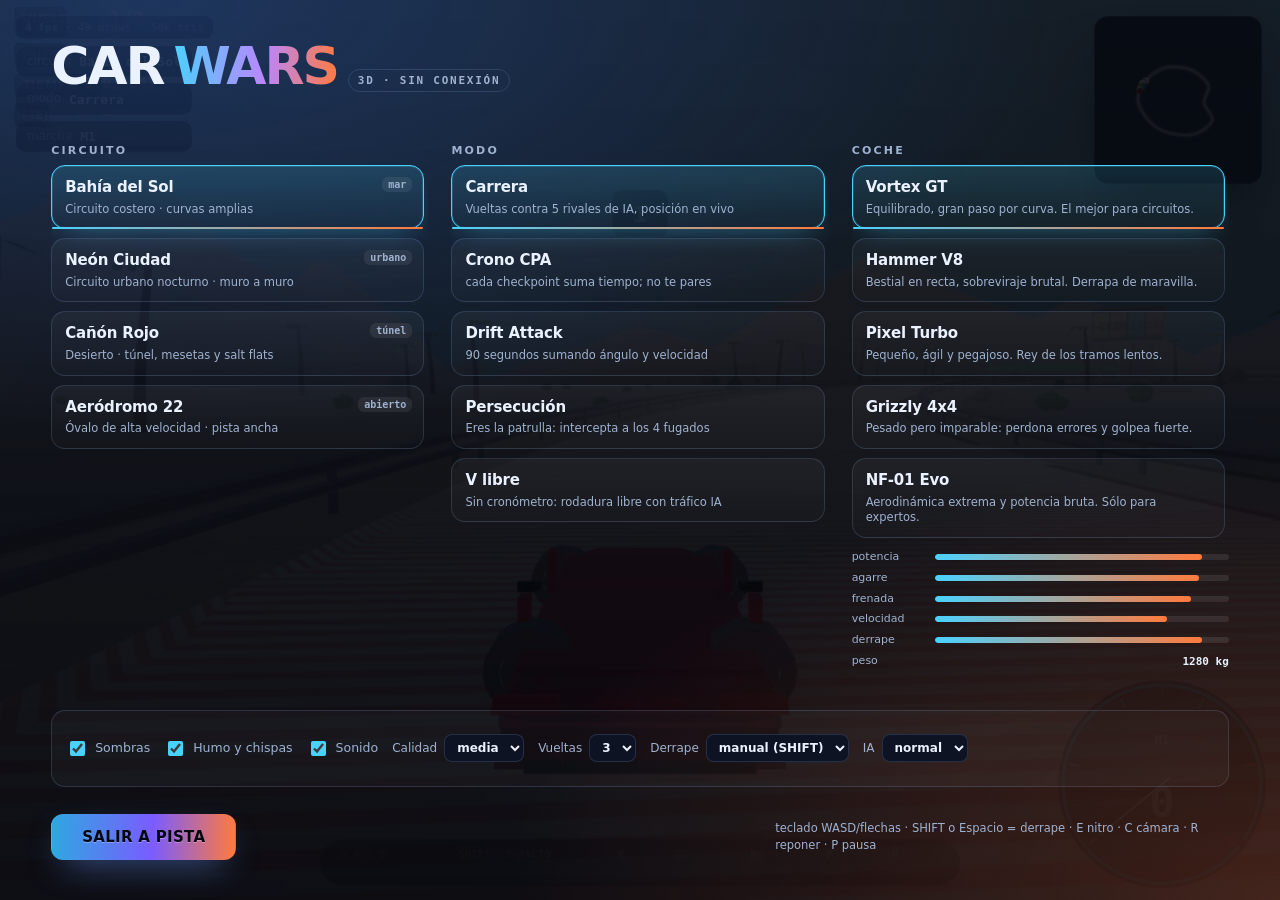
==== index.html @ 6a69a934 "Add GitHub Pages entry point" ====
<!DOCTYPE html>
<html lang="es">
<head>
<meta charset="utf-8">
<meta name="viewport" content="width=device-width,initial-scale=1,maximum-scale=1,user-scalable=no,viewport-fit=cover">
<meta name="theme-color" content="#070a12">
<title>CAR WARS 3D — circuito local, sin conexión</title>
<meta name="description" content="Juego de coches 3D completo en WebGL: 4 circuitos, 5 modos, IA, derrapes, partículas y sonido procedural. Funciona desde archivos locales.">
<style>
/* crítico: el lienzo 3D a pantalla completa funciona aunque la hoja externa no cargue */
html,body{margin:0;height:100%;overflow:hidden;background:#070a12;color:#eaf2ff;
  font:15px/1.45 system-ui,-apple-system,"Segoe UI",Roboto,sans-serif}
#app{position:fixed;inset:0}
canvas#gl,canvas#hud{position:absolute;inset:0;width:100%;height:100%;display:block;touch-action:none}
canvas#hud{pointer-events:none}
#boot{position:fixed;inset:0;display:grid;place-content:center;gap:14px;z-index:40;text-align:center;
  background:linear-gradient(180deg,#0a0f1c,#05070d)}
#boot .bar{width:min(420px,72vw);height:6px;border-radius:99px;background:rgba(255,255,255,.12);overflow:hidden;margin:0 auto}
#boot .bar b{display:block;height:100%;width:6%;background:linear-gradient(90deg,#4ad2ff,#ff7a3d)}
#boot p{margin:0;color:#9fb2d0;font-size:13px}
#boot .errdet{font:12px/1.5 ui-monospace,monospace;color:#ffb4b4;max-width:min(720px,88vw);margin:0 auto;text-align:left;
  background:rgba(255,60,60,.08);border:1px solid rgba(255,90,90,.3);padding:10px 12px;border-radius:10px;white-space:pre-wrap}
body:not(.playing) #ui{position:fixed;inset:0;z-index:30}
</style>
<link rel="stylesheet" href="css/style.css">
<link rel="icon" href="data:image/svg+xml,<svg xmlns='http://www.w3.org/2000/svg' viewBox='0 0 64 64'><rect width='64' height='64' rx='14' fill='%230b1020'/><path d='M12 38l6-14h28l6 14v8H44a4 4 0 11-8 0H28a4 4 0 11-8 0h-8z' fill='%234ad2ff'/></svg>">
</head>
<body>
<div id="app">
  <canvas id="gl" tabindex="0" aria-label="Vista 3D del juego"></canvas>
  <canvas id="hud" aria-hidden="true"></canvas>
  <canvas id="mini" class="mini" aria-hidden="true"></canvas>
  <div class="fps" id="fps">—</div>
  <div class="topleft" id="topleft"></div>
  <div class="gearhint" id="gearhint">
    <span><kbd>W A S D</kbd> conducir</span><span><kbd>SHIFT</kbd>/<kbd>ESPACIO</kbd> derrape</span>
    <span><kbd>E</kbd> nitro</span><span><kbd>C</kbd> cámara</span><span><kbd>R</kbd> reponer</span>
    <span><kbd>P</kbd> pausa</span><span><kbd>M</kbd> sonido</span>
  </div>
  <div id="ui"></div>
  <div id="boot">
    <h1 class="lg">CAR <i>WARS</i> 3D</h1>
    <div class="bar"><b id="bootbar"></b></div>
    <p id="bootmsg">preparando motor WebGL…</p>
  </div>
</div>

<script>
/* Comprobación de entorno ANTES de cargar nada: si falta WebGL2 se avisa bien. */
window.__cwBoot = function (ok, msg, detail) {
  var b = document.getElementById('boot'), m = document.getElementById('bootmsg');
  if (!ok) { b.classList.add('err'); m.textContent = msg; if (detail) { var d = document.createElement('div'); d.className = 'errdet'; d.textContent = detail; b.appendChild(d); } }
  return b;
};
(function () {
  var c = document.createElement('canvas');
  var gl = null;
  try { gl = c.getContext('webgl2', { failIfMajorPerformanceCaveat: false }); } catch (e) { gl = null; }
  if (!gl) {
    window.__cwBoot(false, 'Este navegador no expone WebGL2. Actualiza Chrome o activa la aceleración hardware (chrome://flags → Aceleración de hardware).',
      'contexto webgl2 = ' + gl);
    document.getElementById('ui').style.display = 'none';
    window.__cwNoGL = true;
  }
})();
</script>

<script src="js/core.js"></script>
<script src="js/math3d.js"></script>
<script src="js/textures.js"></script>
<script src="js/primitives.js"></script>
<script src="js/renderer.js"></script>
<script src="js/meshes.js"></script>
<script src="js/mapdata.js"></script>
<script src="js/world.js"></script>
<script src="js/entities.js"></script>
<script src="js/ui.js"></script>
<script src="js/audio.js"></script>
<script src="js/game.js"></script>

<script>
(function () {
  'use strict';
  if (window.__cwNoGL) return;
  if (typeof window.CW === 'undefined') {
    /* Los .js no se cargaron: casi siempre es que el HTML se movió solo, sin sus carpetas. */
    var faltan = [], pr = 'js/';
    ['core', 'math3d', 'renderer', 'game'].forEach(function (n) { faltan.push(pr + n + '.js'); });
    window.__cwBoot(false,
      'Falta el código del juego junto al HTML',
      'No se pudieron cargar los ' + faltan.length + ' scripts (window.CW = ' + typeof window.CW + ').\n' +
      '\nSi descargaste sólo "car_wars.html", tienes dos opciones:\n' +
      '  A) Usa el archivo único  car_wars_standalone.html  (no necesita carpetas).\n' +
      '  B) Quédate con la carpeta completa:  car_wars/  con  css/  y  js/  dentro, y abre\n' +
      '     car_wars/car_wars.html  (el HTML debe estar DENTRO de la carpeta, al lado de js/).\n' +
      '\nComprobado: ' + (window.__cwProbed || 'sin sondeo'));
    return;
  }
  var G = window.CW, D = document;
  var cv = D.getElementById('gl'), hudC = D.getElementById('hud'), mini = D.getElementById('mini');
  var boot = D.getElementById('boot'), bar = D.getElementById('bootbar'), msg = D.getElementById('bootmsg');
  var fpsEl = D.getElementById('fps');
  function setBar(p, t) { bar.style.width = Math.round(Math.max(0.04, Math.min(1, p)) * 100) + '%'; if (t) msg.textContent = t; }

  var R, game;
  try {
    R = new G.Renderer(cv);
  } catch (e) {
    window.__cwBoot(false, 'No se pudo iniciar el renderizador WebGL2.', String(e && e.stack || e));
    return;
  }
  setBar(0.14, 'generando texturas…');

  game = new G.Game({ canvas: cv, renderer: R, lowFx: G.isMobileish });
  window.__cwGame = game;
  game.input = new G.Input();
  game.headless = false;
  game.autoQual = true;
  game.setQuality(G.isMobileish ? 'low' : 'med');
  game.hud = new G.HUD({ canvas: hudC, minimap: mini });
  function resize() {
    var w = D.documentElement.clientWidth, h = D.documentElement.clientHeight;
    game.hud.resize(w, h);
  }
  window.addEventListener('resize', resize); resize();

  /* el primer gesto desbloquea el audio */
  var unlock = function () { game.sound.resume(); D.removeEventListener('pointerdown', unlock); D.removeEventListener('keydown', unlock); };
  D.addEventListener('pointerdown', unlock); D.addEventListener('keydown', unlock);

  try {
    var ui = G.boot({ canvas: cv, game: game, ui: D.getElementById('ui'), hud: hudC, progress: setBar });
  } catch (e) {
    window.__cwBoot(false, 'Error al construir la interfaz.', String(e && e.stack || e));
    return;
  }

  /* precarga del primer mundo para que el menú arranque ya con el circuito montado */
  setBar(0.3, 'montando Bahía del Sol…');
  setTimeout(function () {
    try {
      game.attachMode(G.MODES.race);
      game.loadMap(G.MAPS[0], setBar);
      game.spawn(G.CARS[0].id, { laps: 3 });
      setBar(0.98, 'listo');
    } catch (e) {
      window.__cwBoot(false, 'Error generando el mundo 3D.', String(e && e.stack || e));
      return;
    }
    try {
      var hojaCargada = false;
      for (var i = 0; i < document.styleSheets.length; i++) {
        var hh = document.styleSheets[i];
        if (hh.href && /style\.css$/.test(hh.href)) { hojaCargada = true; break; }
      }
      if (!hojaCargada && !window.__cwStandalone) game.hud.toast('nota: falta css/style.css (sin estilos)', 4);
    } catch (e) { }
    boot.style.transition = 'opacity .45s'; boot.style.opacity = '0';
    setTimeout(function () { boot.style.display = 'none'; }, 460);
    D.body.classList.add('playing');
    game.running = true;
    game._last = 0;
    game.frame();
    /* HUD superior: modo/mapa/fps en vivo */
    var tl = D.getElementById('topleft');
    setInterval(function () {
      fpsEl.textContent = Math.round(game.fps) + ' fps · ' + (R.stats ? R.stats.draws : 0) + ' draws · ' + ((R.stats ? R.stats.tris : 0) / 1000 | 0) + 'k tris';
      if (!game.world) return;
      var p = game.player, q = p ? Math.round(p.speed * 3.6) : 0;
      tl.innerHTML = '<div class="badge">circuito <b>' + game.spec.name + '</b></div>' +
        '<div class="badge">modo <b>' + game.mode.name + '</b></div>' +
        '<div class="badge">marcha <b>' + (p ? 'M' + Math.max(1, Math.min(6, 1 + Math.round(Math.log(Math.max(1, q)) / Math.log(70)))) : '-') + '</b></div>';
    }, 500);
    /* errores de runtime a la consola + aviso en pantalla */
    window.__cwOnError = function (m) {
      if (!m || /ResizeObserver|AudioContext/.test(m)) return;
      var d = D.createElement('div');
      d.className = 'errdet'; d.style.cssText = 'position:absolute;left:12px;bottom:12px;z-index:60';
      d.textContent = 'aviso: ' + m;
      D.getElementById('app').appendChild(d);
      setTimeout(function () { d.remove(); }, 6000);
    };
  }, 60);
})();
</script>
</body>
</html>
---- css/style.css ----
/* CAR WARS 3D — todo el estilo local, sin fuentes ni imágenes externas */
:root{
  --bg:#070a12; --bg2:#0e1424; --ink:#eaf2ff; --ink2:#9fb2d0;
  --acc:#4ad2ff; --acc2:#ff7a3d; --gold:#ffd453; --ok:#7cffb2; --bad:#ff6b6b;
  --line:rgba(140,175,235,.18); --glass:rgba(10,14,24,.62);
  --r:14px; --sh:0 18px 50px -18px rgba(0,0,0,.8);
}
*{box-sizing:border-box}
html,body{margin:0;height:100%;overflow:hidden;background:var(--bg);color:var(--ink);
  font:15px/1.45 system-ui,-apple-system,"Segoe UI",Roboto,Ubuntu,sans-serif;
  -webkit-font-smoothing:antialiased;text-rendering:optimizeLegibility}
#app{position:fixed;inset:0;background:radial-gradient(120% 90% at 50% 10%,#16223c 0%,#070a12 60%)}
canvas#gl,canvas#hud{position:absolute;inset:0;width:100%;height:100%;display:block;touch-action:none}
canvas#hud{pointer-events:none}
canvas#gl{cursor:crosshair}
body.nogl #hud,body.nogl .mini{display:none}

/* ---------- carga ---------- */
#boot{position:absolute;inset:0;display:grid;place-content:center;gap:14px;z-index:40;
  background:linear-gradient(180deg,#0a0f1c,#05070d);text-align:center}
#boot .lg{font-weight:900;font-size:clamp(30px,7vw,64px);letter-spacing:-.03em;margin:0}
#boot .lg i{font-style:normal;color:var(--acc)}
#boot .bar{width:min(420px,72vw);height:6px;border-radius:99px;background:rgba(255,255,255,.1);overflow:hidden;margin:0 auto}
#boot .bar b{display:block;height:100%;width:8%;border-radius:99px;
  background:linear-gradient(90deg,var(--acc),var(--acc2));transition:width .18s}
#boot p{margin:0;color:var(--ink2);font-size:13px;min-height:1.2em}
#boot.err p{color:var(--bad)}
#boot .errdet{font:12px/1.5 ui-monospace,Menlo,Consolas,monospace;color:#ffb4b4;
  max-width:min(680px,88vw);margin:0 auto;text-align:left;background:rgba(255,60,60,.08);
  border:1px solid rgba(255,90,90,.3);padding:10px 12px;border-radius:10px;white-space:pre-wrap}

/* ---------- HUD flotante ---------- */
.mini{position:absolute;right:18px;top:16px;width:168px;height:168px;border-radius:14px;
  background:var(--glass);border:1px solid var(--line);box-shadow:var(--sh);z-index:12;pointer-events:none}
.fps{position:absolute;left:16px;top:16px;z-index:12;pointer-events:none;
  font:600 11px ui-monospace,monospace;color:var(--ink2);background:var(--glass);
  border:1px solid var(--line);padding:4px 8px;border-radius:8px}
.topleft{position:absolute;left:16px;top:46px;z-index:12;pointer-events:none;display:grid;gap:6px}
.badge{display:inline-flex;gap:8px;align-items:center;background:var(--glass);border:1px solid var(--line);
  border-radius:10px;padding:6px 10px;font-size:12px;color:var(--ink2)}
.badge b{color:var(--ink);font:700 13px ui-monospace,monospace}
.gearhint{position:absolute;left:50%;bottom:14px;transform:translateX(-50%);z-index:11;
  display:flex;gap:10px;align-items:center;color:var(--ink2);font-size:11.5px;
  background:var(--glass);border:1px solid var(--line);border-radius:99px;padding:6px 14px;pointer-events:none}
.gearhint kbd{font:700 10.5px ui-monospace,monospace;color:var(--ink);background:rgba(255,255,255,.08);
  border:1px solid var(--line);border-bottom-width:2px;border-radius:5px;padding:1px 5px}
body.playing .gearhint{opacity:.62}
body:not(.playing) .gearhint,body:not(.playing) .mini,body:not(.playing) .fps,body:not(.playing) #hud{display:none}

/* ---------- pantallas ---------- */
#ui{position:absolute;inset:0;z-index:30;display:none}
#ui.hasScreen{display:block}
.scr{position:absolute;inset:0;display:grid;overflow:auto;padding:clamp(14px,3.2vh,34px) clamp(14px,4vw,54px);
  background:radial-gradient(120% 80% at 12% 0%,rgba(38,74,140,.55),transparent 60%),
             radial-gradient(110% 90% at 100% 100%,rgba(255,110,50,.22),transparent 55%),
             linear-gradient(180deg,rgba(4,6,12,.88),rgba(4,6,12,.96))}
.scr[hidden]{display:none}
.brand{display:flex;align-items:baseline;gap:10px;flex-wrap:wrap;margin:0 0 18px}
.brand .b1{font-weight:900;font-size:clamp(26px,5.4vw,52px);letter-spacing:-.04em}
.brand .b2{font-weight:900;font-size:clamp(26px,5.4vw,52px);letter-spacing:-.04em;
  background:linear-gradient(92deg,var(--acc),#b987ff 55%,var(--acc2));-webkit-background-clip:text;background-clip:text;color:transparent}
.brand .tag{font:600 11px ui-monospace,monospace;font-style:normal;letter-spacing:.16em;text-transform:uppercase;
  color:var(--ink2);border:1px solid var(--line);border-radius:99px;padding:4px 9px}
.cols{display:grid;grid-template-columns:repeat(auto-fit,minmax(228px,1fr));gap:clamp(12px,1.8vw,26px);align-items:start}
.col h3{margin:0 0 9px;font:700 11px/1 system-ui;letter-spacing:.2em;text-transform:uppercase;color:var(--ink2)}
.cards{display:grid;gap:9px;max-height:min(46vh,420px);overflow:auto;padding-right:4px}
.card{position:relative;text-align:left;border:1px solid var(--line);border-radius:var(--r);padding:11px 13px;
  background:linear-gradient(180deg,rgba(255,255,255,.045),rgba(255,255,255,.015));cursor:pointer;
  transition:transform .12s,border-color .16s,background .16s}
.card b{display:block;font-weight:800;font-size:15px;letter-spacing:-.01em}
.card small{display:block;color:var(--ink2);font-size:11.5px;margin-top:3px;line-height:1.35}
.card em{position:absolute;right:11px;top:11px;font-style:normal;font:700 10px ui-monospace,monospace;
  color:var(--ink2);background:rgba(255,255,255,.07);border-radius:6px;padding:2px 6px}
.card:hover{transform:translateY(-1px);border-color:rgba(120,190,255,.42)}
.card.sel{border-color:var(--acc);background:linear-gradient(180deg,rgba(74,210,255,.16),rgba(74,210,255,.04));
  box-shadow:inset 0 0 0 1px rgba(74,210,255,.22),0 10px 28px -14px rgba(74,210,255,.5)}
.card.sel::after{content:"";position:absolute;left:0;right:0;bottom:-1px;height:2px;border-radius:2px;
  background:linear-gradient(90deg,var(--acc),var(--acc2))}
.stats{margin-top:11px;display:grid;gap:5px}
.st{display:grid;grid-template-columns:74px 1fr;gap:9px;align-items:center;font-size:11px;color:var(--ink2)}
.st i{display:block;height:6px;border-radius:99px;background:rgba(255,255,255,.09);overflow:hidden}
.st i b{display:block;height:100%;border-radius:99px;background:linear-gradient(90deg,var(--acc),var(--acc2))}
.st i.w{background:none;height:auto;text-align:right;color:var(--ink);font:700 11px ui-monospace,monospace}
.row{display:flex;gap:14px;align-items:center;flex-wrap:wrap}
.opts{margin:18px 0 0;padding:12px 14px;border:1px solid var(--line);border-radius:var(--r);background:rgba(255,255,255,.03)}
.chk{display:inline-flex;gap:7px;align-items:center;font-size:12.5px;color:var(--ink2);cursor:pointer}
.chk input{accent-color:var(--acc);width:15px;height:15px}
label.sel{display:inline-flex;gap:7px;align-items:center;font-size:12px;color:var(--ink2)}
select{background:#0d1322;color:var(--ink);border:1px solid var(--line);border-radius:8px;padding:5px 8px;font:600 12px system-ui}
.foot{margin-top:16px;justify-content:space-between}
.hint{color:var(--ink2);font-size:11.5px;max-width:62ch}
.btn{appearance:none;border:1px solid var(--line);background:rgba(255,255,255,.05);color:var(--ink);
  font:800 14px system-ui;letter-spacing:.02em;padding:12px 22px;border-radius:12px;cursor:pointer;
  transition:transform .1s,filter .16s,background .16s}
.btn:hover{transform:translateY(-1px);background:rgba(255,255,255,.09)}
.btn:active{transform:translateY(1px) scale(.99)}
.btn.primary{border-color:transparent;background:linear-gradient(92deg,#2ea8e0,#7a5cff 55%,#ff7a3d);
  color:#04070d;text-shadow:0 1px 0 rgba(255,255,255,.28);padding:13px 30px;font-size:15px;
  box-shadow:0 14px 34px -14px rgba(90,150,255,.75)}
.btn.ghost{background:transparent}
.panel{width:min(520px,92vw);margin:auto;padding:24px 26px;border:1px solid var(--line);border-radius:20px;
  background:linear-gradient(180deg,rgba(20,28,48,.92),rgba(8,11,20,.95));box-shadow:var(--sh);display:grid;gap:11px}
.panel.wide{width:min(760px,94vw)}
.panel h2{margin:0 0 4px;font-weight:900;letter-spacing:-.02em;font-size:26px}
.panel .pinfo{display:grid;gap:4px;font-size:13px;color:var(--ink2);margin-bottom:6px}
.panel .pinfo b{color:var(--ink);font:700 13px ui-monospace,monospace}
.scr-pause,.scr-result{place-items:center}
.rtable{display:grid;gap:4px;margin:4px 0 10px}
.rrow{display:grid;grid-template-columns:44px 1fr 74px 96px 132px;gap:8px;padding:8px 11px;border-radius:10px;
  background:rgba(255,255,255,.04);font-size:13px}
.rrow.head{background:none;color:var(--ink2);font:700 10.5px system-ui;letter-spacing:.14em;text-transform:uppercase;padding-bottom:2px}
.rrow span:nth-child(n+3){font:600 12.5px ui-monospace,monospace;text-align:right}
.rrow.hi{background:linear-gradient(90deg,rgba(74,210,255,.2),rgba(255,122,61,.12));
  box-shadow:inset 0 0 0 1px rgba(74,210,255,.35)}
.rbtns{display:flex;gap:12px;justify-content:flex-end}

/* ---------- control táctil ---------- */
.tc{position:absolute;inset:auto 0 0 0;z-index:20;display:flex;justify-content:space-between;
  padding:0 12px 14px;pointer-events:none;gap:12px}
body:not(.touch) .tc{display:none}
.tc-side{display:flex;gap:10px;align-items:flex-end;pointer-events:auto}
.tc-right{flex-direction:column;align-items:flex-end}
.tc-row{display:flex;gap:9px}
.tc-pad{width:74px;height:74px;border-radius:22px;display:grid;place-content:center;user-select:none;
  -webkit-user-select:none;background:rgba(16,22,38,.62);border:1px solid rgba(150,190,255,.26);
  color:#dbe7ff;font:800 12px system-ui;backdrop-filter:blur(3px);transition:transform .08s,background .1s}
.tc-pad.big{width:96px;height:96px;font-size:14px;border-color:rgba(120,255,190,.4);
  background:rgba(20,60,44,.55)}
.tc-pad.on{transform:scale(.94);background:rgba(74,210,255,.32)}
.tc-pad span{pointer-events:none}
@media (max-width:640px){
  .cards{max-height:none}
  .mini{width:118px;height:118px}
  .gearhint{display:none}
  .tc-pad{width:64px;height:64px}
}
@media (prefers-reduced-motion:reduce){*{transition:none!important;animation:none!important}}
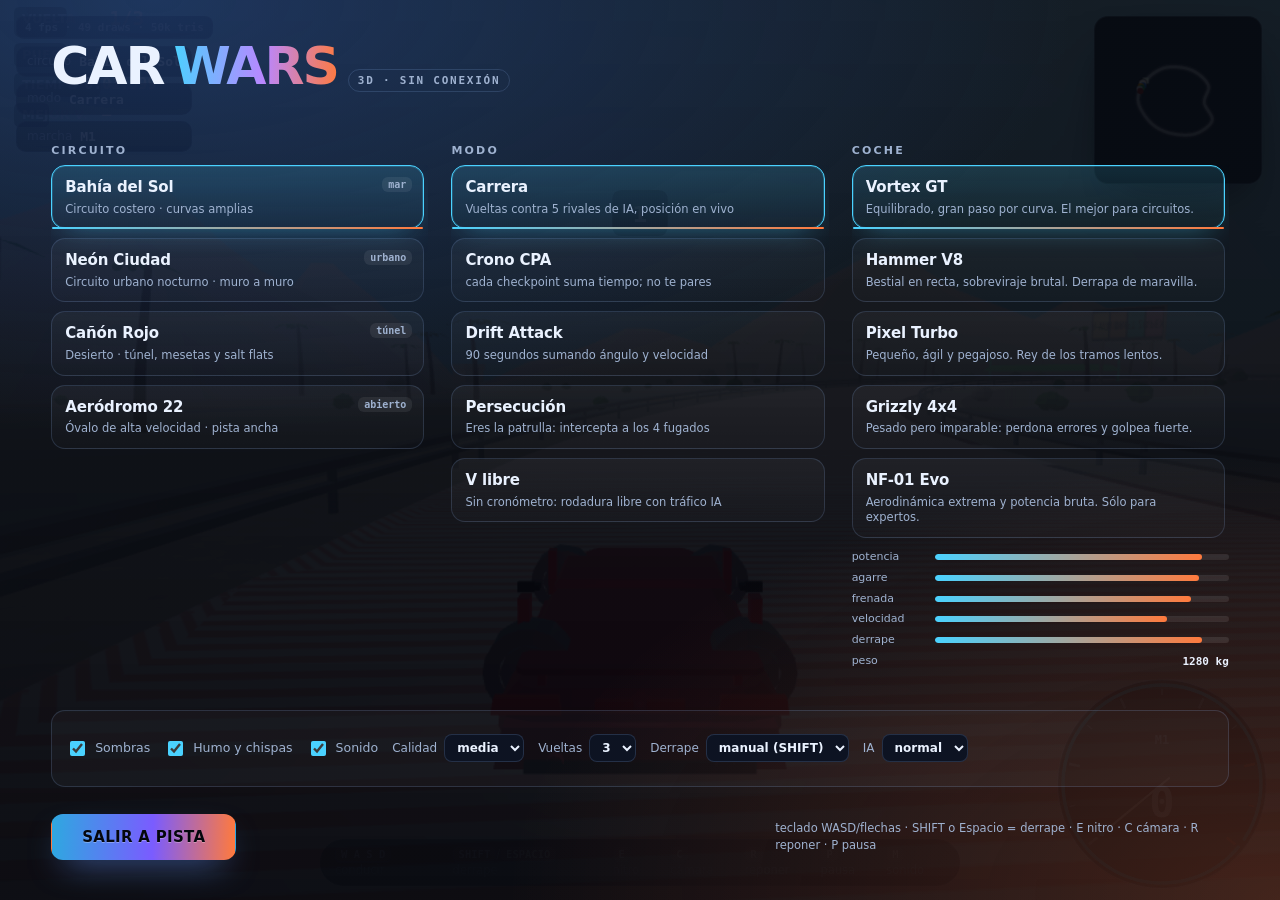
==== commit efc080de: "Add PWABuilder-ready PWA package" ====
--- a/index.html
+++ b/index.html
@@ -4,6 +4,14 @@
 <meta charset="utf-8">
 <meta name="viewport" content="width=device-width,initial-scale=1,maximum-scale=1,user-scalable=no,viewport-fit=cover">
 <meta name="theme-color" content="#070a12">
+<link rel="manifest" href="manifest.webmanifest">
+<link rel="icon" href="favicon.svg" type="image/svg+xml">
+<link rel="apple-touch-icon" href="apple-touch-icon.png">
+<meta name="mobile-web-app-capable" content="yes">
+<meta name="apple-mobile-web-app-capable" content="yes">
+<meta name="apple-mobile-web-app-status-bar-style" content="black-translucent">
+<meta name="apple-mobile-web-app-title" content="Car Wars">
+<meta name="msapplication-config" content="browserconfig.xml">
 <title>CAR WARS 3D — circuito local, sin conexión</title>
 <meta name="description" content="Juego de coches 3D completo en WebGL: 4 circuitos, 5 modos, IA, derrapes, partículas y sonido procedural. Funciona desde archivos locales.">
 <style>
@@ -183,5 +191,15 @@
   }, 60);
 })();
 </script>
+
+<script>
+if ('serviceWorker' in navigator) {
+  window.addEventListener('load', function () {
+    navigator.serviceWorker.register('./sw.js', { scope: './' }).catch(function (error) {
+      console.warn('PWA offline mode unavailable', error);
+    });
+  });
+}
+</script>
 </body>
 </html>
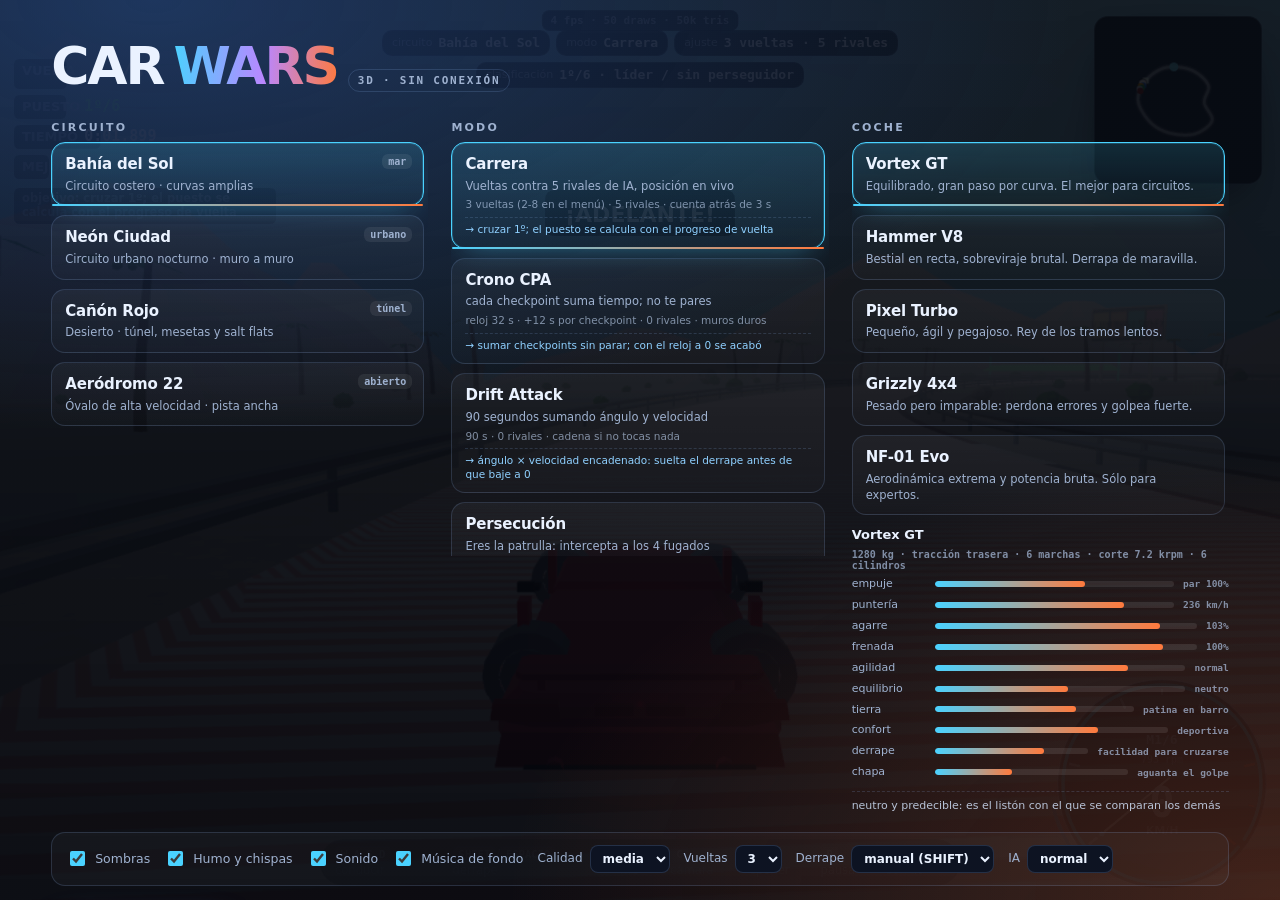
==== commit 1708716e: "Update game with latest Car Wars improvements" ====
--- a/index.html
+++ b/index.html
@@ -133,7 +133,12 @@
   window.addEventListener('resize', resize); resize();
 
   /* el primer gesto desbloquea el audio */
-  var unlock = function () { game.sound.resume(); D.removeEventListener('pointerdown', unlock); D.removeEventListener('keydown', unlock); };
+  var unlock = function () {
+    game.sound.resume();
+    /* menú con música de fondo desde el primer gesto (si el usuario no la apagó) */
+    if (game.musicOn !== false) game.sound.setMusic(true, 0.055);
+    D.removeEventListener('pointerdown', unlock); D.removeEventListener('keydown', unlock);
+  };
   D.addEventListener('pointerdown', unlock); D.addEventListener('keydown', unlock);
 
   try {
@@ -171,14 +176,29 @@
     game.frame();
     /* HUD superior: modo/mapa/fps en vivo */
     var tl = D.getElementById('topleft');
+    function bdg(k, v) { return '<div class="badge">' + k + ' <b>' + v + '</b></div>'; }
     setInterval(function () {
       fpsEl.textContent = Math.round(game.fps) + ' fps · ' + (R.stats ? R.stats.draws : 0) + ' draws · ' + ((R.stats ? R.stats.tris : 0) / 1000 | 0) + 'k tris';
-      if (!game.world) return;
-      var p = game.player, q = p ? Math.round(p.speed * 3.6) : 0;
-      tl.innerHTML = '<div class="badge">circuito <b>' + game.spec.name + '</b></div>' +
-        '<div class="badge">modo <b>' + game.mode.name + '</b></div>' +
-        '<div class="badge">marcha <b>' + (p ? 'M' + Math.max(1, Math.min(6, 1 + Math.round(Math.log(Math.max(1, q)) / Math.log(70)))) : '-') + '</b></div>';
-    }, 500);
+      if (!game.world || !game.mode) { tl.innerHTML = ''; return; }
+      var p = game.player, md = game.modeDef || game.mode, st = game.state || {};
+      var params = [];
+      if (md.laps) params.push(game.laps + ' vueltas');
+      if (md.timed) params.push(md.timed + ' s');
+      if (md.startClock) params.push('+' + md.perCk + ' s por punto');
+      params.push((md.rivals || 0) + ' rivales');
+      var pos = '—';
+      if (p) {
+        var gap = game.rivalGap ? game.rivalGap() : null;
+        pos = (p.place || 1) + 'º/' + game.cars.length + (gap ? ' · ' + gap : '');
+      }
+      var t = (md.win || '') + (md.info ? ' — ' + md.info : '');
+      tl.innerHTML = bdg('circuito', game.spec.name) +
+        '<div class="badge" title="' + t.replace(/"/g, '') + '">modo <b>' + game.mode.name + '</b></div>' +
+        bdg('ajuste', params.join(' · ')) +
+        bdg('clasificación', pos) +
+        (st.countdown > 0 ? bdg('salida', Math.ceil(st.countdown) + '') : '') +
+        (st.finished ? bdg('resultado', 'cerrado') : '');
+    }, 400);
     /* errores de runtime a la consola + aviso en pantalla */
     window.__cwOnError = function (m) {
       if (!m || /ResizeObserver|AudioContext/.test(m)) return;
--- a/css/style.css
+++ b/css/style.css
@@ -32,12 +32,27 @@
 /* ---------- HUD flotante ---------- */
 .mini{position:absolute;right:18px;top:16px;width:168px;height:168px;border-radius:14px;
   background:var(--glass);border:1px solid var(--line);box-shadow:var(--sh);z-index:12;pointer-events:none}
-.fps{position:absolute;left:16px;top:16px;z-index:12;pointer-events:none;
+/* la esquina superior IZQUIERDA es del panel del modo (lo pinta el canvas HUD);
+   la información de contexto va arriba al CENTRO para que nada se pise */
+.fps{position:absolute;left:50%;transform:translateX(-50%);top:10px;z-index:12;pointer-events:none;
   font:600 11px ui-monospace,monospace;color:var(--ink2);background:var(--glass);
-  border:1px solid var(--line);padding:4px 8px;border-radius:8px}
-.topleft{position:absolute;left:16px;top:46px;z-index:12;pointer-events:none;display:grid;gap:6px}
-.badge{display:inline-flex;gap:8px;align-items:center;background:var(--glass);border:1px solid var(--line);
-  border-radius:10px;padding:6px 10px;font-size:12px;color:var(--ink2)}
+  border:1px solid var(--line);padding:3px 8px;border-radius:8px}
+.topleft{position:absolute;left:50%;transform:translateX(-50%);top:30px;z-index:12;pointer-events:none;
+  display:flex;flex-wrap:wrap;gap:6px;justify-content:center;
+  max-width:min(660px,max(230px,calc(100vw - 560px)))}
+.badge{display:inline-flex;gap:6px;align-items:center;background:var(--glass);border:1px solid var(--line);
+  border-radius:10px;padding:4px 9px;font-size:11px;color:var(--ink2);white-space:nowrap}
+.badge.tiny{font:600 10.5px/1.35 ui-monospace,monospace;color:rgba(198,218,248,.78)}
+/* en pantallas estrechas la tira no cabe centrada con todo: se queda arriba pero
+   en una fila corta; así no pisa nunca el panel del modo (canvas HUD) */
+@media (max-width:860px){
+  /* en pantallas angostas la tira se queda arriba al centro pero en UNA fila
+     corta (circuito + modo): el panel del canvas HUD arranca más abajo (yy 68)
+     y así sigue sin pisarse nada */
+  .fps{display:none}
+  .topleft{top:8px;gap:4px;max-width:min(520px,74vw)}
+  .topleft .badge:nth-child(n+3){display:none}
+}
 .badge b{color:var(--ink);font:700 13px ui-monospace,monospace}
 .gearhint{position:absolute;left:50%;bottom:14px;transform:translateX(-50%);z-index:11;
   display:flex;gap:10px;align-items:center;color:var(--ink2);font-size:11.5px;
@@ -69,6 +84,9 @@
   transition:transform .12s,border-color .16s,background .16s}
 .card b{display:block;font-weight:800;font-size:15px;letter-spacing:-.01em}
 .card small{display:block;color:var(--ink2);font-size:11.5px;margin-top:3px;line-height:1.35}
+.card .fine{display:block;margin-top:4px;font-size:10.5px;line-height:1.3;color:rgba(198,218,248,.6)}
+.card .win{display:block;margin-top:5px;padding-top:5px;border-top:1px dashed var(--line);
+  font-size:10.5px;line-height:1.3;color:#8fd0ff}
 .card em{position:absolute;right:11px;top:11px;font-style:normal;font:700 10px ui-monospace,monospace;
   color:var(--ink2);background:rgba(255,255,255,.07);border-radius:6px;padding:2px 6px}
 .card:hover{transform:translateY(-1px);border-color:rgba(120,190,255,.42)}
@@ -77,7 +95,11 @@
 .card.sel::after{content:"";position:absolute;left:0;right:0;bottom:-1px;height:2px;border-radius:2px;
   background:linear-gradient(90deg,var(--acc),var(--acc2))}
 .stats{margin-top:11px;display:grid;gap:5px}
-.st{display:grid;grid-template-columns:74px 1fr;gap:9px;align-items:center;font-size:11px;color:var(--ink2)}
+.shead{display:flex;flex-wrap:wrap;gap:4px 8px;align-items:baseline;font-weight:800;font-size:13px;color:var(--ink)}
+.shead em{font:600 10px ui-monospace,monospace;font-style:normal;color:rgba(190,215,250,.62)}
+.sfoot{margin-top:6px;padding-top:6px;border-top:1px dashed var(--line);font-size:11px;line-height:1.4;color:rgba(214,230,255,.82)}
+.st{display:grid;grid-template-columns:74px 1fr auto;gap:9px;align-items:center;font-size:11px;color:var(--ink2)}
+.st u{text-decoration:none;font:600 9.5px ui-monospace,monospace;color:rgba(190,215,250,.62);white-space:nowrap}
 .st i{display:block;height:6px;border-radius:99px;background:rgba(255,255,255,.09);overflow:hidden}
 .st i b{display:block;height:100%;border-radius:99px;background:linear-gradient(90deg,var(--acc),var(--acc2))}
 .st i.w{background:none;height:auto;text-align:right;color:var(--ink);font:700 11px ui-monospace,monospace}
